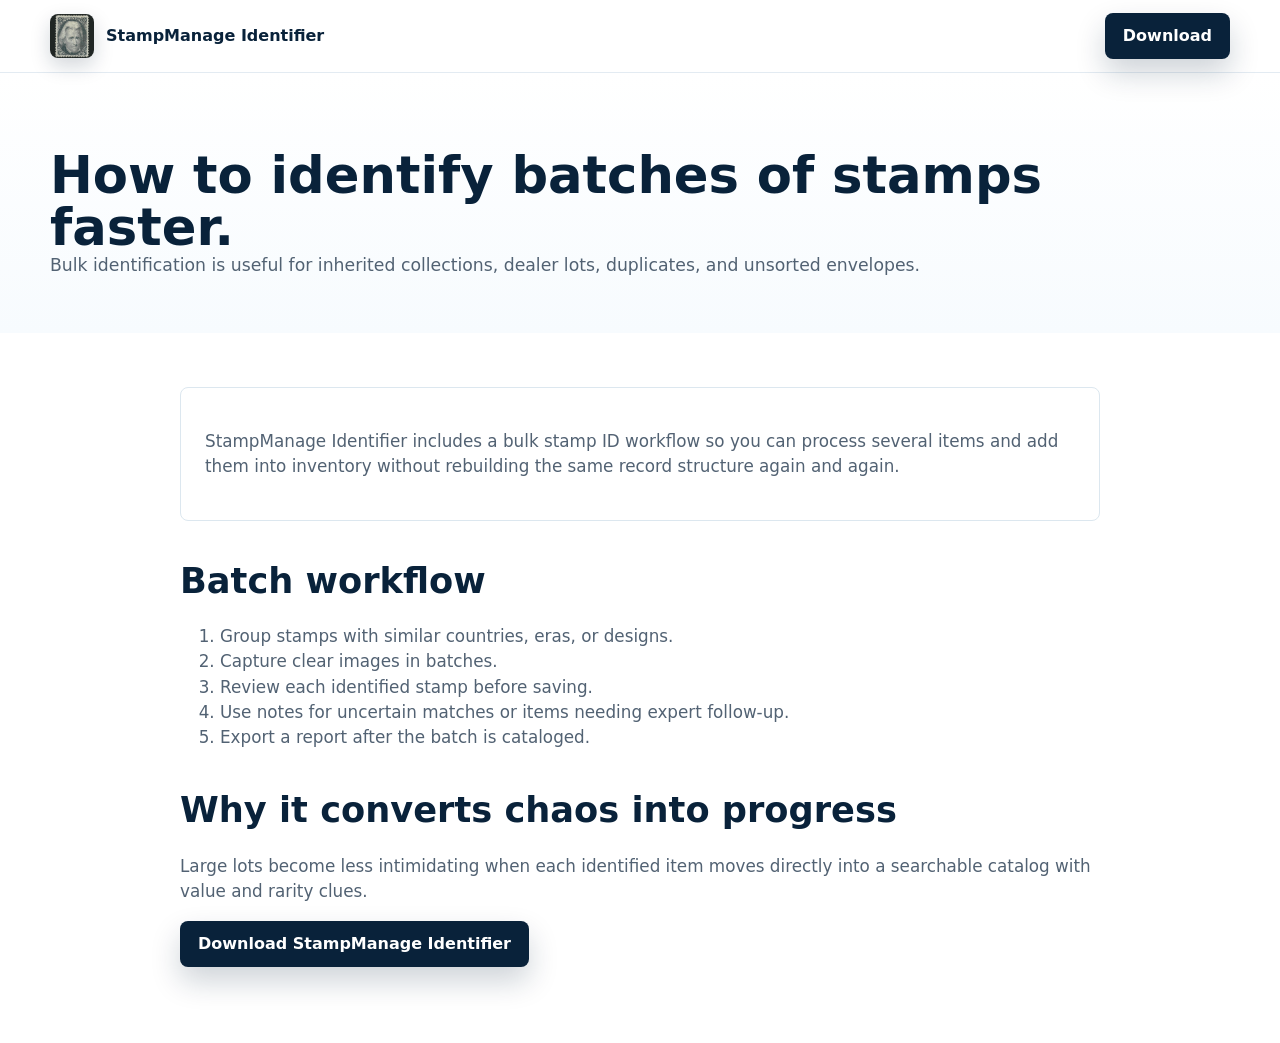
==== guides/bulk-stamp-identification.html @ eaf2a339 "Add files via upload Add SEO landing page and guide pages" ====
<!doctype html>
<html lang="en">
<head>
  <meta charset="utf-8">
  <meta name="viewport" content="width=device-width, initial-scale=1">
  <title>Bulk Stamp Identification: Process Multiple Stamps Faster</title>
  <meta name="description" content="Learn how to identify multiple stamps faster with a bulk stamp identification workflow in StampManage Identifier for iPhone.">
  <link rel="stylesheet" href="../styles.css">
</head>
<body>
  <header class="site-header"><nav class="nav"><a class="brand" href="../index.html"><img src="../assets/app-icon.jpg" alt=""> <span>StampManage Identifier</span></a><a class="app-store" href="https://apps.apple.com/us/app/stampmanage-identifier/id6780072883">Download</a></nav></header>
  <main>
    <section class="guide-hero"><div class="section-inner"><h1>How to identify batches of stamps faster.</h1><p>Bulk identification is useful for inherited collections, dealer lots, duplicates, and unsorted envelopes.</p></div></section>
    <article class="guide-layout">
      <div class="panel"><p>StampManage Identifier includes a bulk stamp ID workflow so you can process several items and add them into inventory without rebuilding the same record structure again and again.</p></div>
      <h2>Batch workflow</h2>
      <ol><li>Group stamps with similar countries, eras, or designs.</li><li>Capture clear images in batches.</li><li>Review each identified stamp before saving.</li><li>Use notes for uncertain matches or items needing expert follow-up.</li><li>Export a report after the batch is cataloged.</li></ol>
      <h2>Why it converts chaos into progress</h2>
      <p>Large lots become less intimidating when each identified item moves directly into a searchable catalog with value and rarity clues.</p>
      <a class="button" href="https://apps.apple.com/us/app/stampmanage-identifier/id6780072883">Download StampManage Identifier</a>
    </article>
  </main>
</body>
</html>
---- styles.css ----
:root {
  --ink: #09223a;
  --muted: #526273;
  --blue: #2e6d86;
  --blue-dark: #17465d;
  --blue-soft: #dff2fb;
  --coral-soft: #fde7e2;
  --paper: #ffffff;
  --paper-tint: #f7fbfe;
  --line: #dce7ef;
  --shadow: 0 24px 60px rgba(9, 34, 58, 0.16);
  --radius: 8px;
}

* {
  box-sizing: border-box;
}

html {
  scroll-behavior: smooth;
}

body {
  margin: 0;
  color: var(--ink);
  background: var(--paper);
  font-family: Inter, ui-sans-serif, system-ui, -apple-system, BlinkMacSystemFont, "Segoe UI", sans-serif;
  line-height: 1.5;
}

img {
  display: block;
  max-width: 100%;
}

a {
  color: inherit;
}

.site-header {
  position: sticky;
  top: 0;
  z-index: 20;
  border-bottom: 1px solid rgba(220, 231, 239, 0.8);
  background: rgba(255, 255, 255, 0.92);
  backdrop-filter: blur(16px);
}

.nav {
  width: min(1180px, calc(100% - 32px));
  min-height: 72px;
  margin: 0 auto;
  display: flex;
  align-items: center;
  justify-content: space-between;
  gap: 20px;
}

.brand {
  display: flex;
  align-items: center;
  gap: 12px;
  font-weight: 800;
  text-decoration: none;
}

.brand img {
  width: 44px;
  height: 44px;
  border-radius: 8px;
  box-shadow: 0 8px 20px rgba(9, 34, 58, 0.18);
}

.nav-links {
  display: flex;
  align-items: center;
  gap: 22px;
  color: var(--muted);
  font-size: 0.95rem;
  font-weight: 650;
}

.nav-links a {
  text-decoration: none;
}

.button,
.app-store {
  display: inline-flex;
  align-items: center;
  justify-content: center;
  min-height: 46px;
  padding: 0 18px;
  border-radius: var(--radius);
  background: var(--ink);
  color: #fff;
  font-weight: 800;
  text-decoration: none;
  box-shadow: 0 14px 30px rgba(9, 34, 58, 0.2);
}

.button.secondary {
  background: #fff;
  color: var(--ink);
  border: 1px solid var(--line);
  box-shadow: none;
}

.hero {
  overflow: hidden;
  position: relative;
  padding: 76px 0 40px;
  background:
    radial-gradient(circle at 6% 12%, rgba(191, 231, 249, 0.72) 0 12%, transparent 13%),
    radial-gradient(circle at 94% 16%, rgba(253, 220, 213, 0.8) 0 13%, transparent 14%),
    linear-gradient(180deg, #ffffff 0%, #f7fbfe 100%);
}

.hero-inner,
.section-inner {
  width: min(1180px, calc(100% - 32px));
  margin: 0 auto;
}

.hero-inner {
  display: grid;
  grid-template-columns: minmax(0, 1fr) minmax(360px, 0.95fr);
  align-items: center;
  gap: 54px;
}

.hero-copy h1 {
  margin: 0 0 22px;
  max-width: 760px;
  font-size: clamp(3rem, 7vw, 6.5rem);
  line-height: 0.94;
  letter-spacing: 0;
}

.hero-copy p {
  max-width: 660px;
  margin: 0 0 28px;
  color: var(--muted);
  font-size: clamp(1.1rem, 2vw, 1.38rem);
}

.hero-actions,
.cta-row {
  display: flex;
  flex-wrap: wrap;
  gap: 12px;
  align-items: center;
}

.facts {
  display: flex;
  flex-wrap: wrap;
  gap: 10px;
  margin-top: 28px;
  color: var(--muted);
  font-size: 0.96rem;
  font-weight: 700;
}

.facts span {
  padding: 8px 10px;
  border: 1px solid var(--line);
  border-radius: var(--radius);
  background: rgba(255, 255, 255, 0.72);
}

.phone-cluster {
  min-height: 620px;
  position: relative;
}

.phone {
  position: absolute;
  width: min(52vw, 300px);
  border-radius: 34px;
  box-shadow: var(--shadow);
}

.phone.main {
  right: 14%;
  top: 0;
  z-index: 3;
}

.phone.left {
  left: 0;
  top: 90px;
  z-index: 2;
  transform: rotate(-5deg) scale(0.88);
}

.phone.right {
  right: 0;
  top: 130px;
  z-index: 1;
  transform: rotate(4deg) scale(0.84);
}

.section {
  padding: 80px 0;
}

.section.alt {
  background: var(--paper-tint);
}

.section-head {
  display: grid;
  grid-template-columns: minmax(0, 0.8fr) minmax(280px, 0.55fr);
  gap: 36px;
  align-items: end;
  margin-bottom: 34px;
}

.section h2,
.guide-hero h1 {
  margin: 0;
  font-size: clamp(2rem, 4vw, 3.55rem);
  line-height: 1.02;
  letter-spacing: 0;
}

.section-head p,
.guide-hero p {
  margin: 0;
  color: var(--muted);
  font-size: 1.08rem;
}

.download-band {
  display: grid;
  grid-template-columns: 88px minmax(0, 1fr) auto;
  gap: 22px;
  align-items: center;
  padding: 28px;
  border: 1px solid var(--line);
  border-radius: var(--radius);
  background: #fff;
  box-shadow: 0 18px 50px rgba(9, 34, 58, 0.08);
}

.download-band img {
  width: 88px;
  height: 88px;
  border-radius: 8px;
}

.download-band h2 {
  margin: 0 0 6px;
  font-size: clamp(1.5rem, 3vw, 2.2rem);
}

.download-band p {
  margin: 0;
  color: var(--muted);
}

.screens {
  display: grid;
  grid-template-columns: repeat(5, minmax(180px, 1fr));
  gap: 18px;
  overflow-x: auto;
  padding-bottom: 10px;
}

.screens figure {
  min-width: 190px;
  margin: 0;
}

.screens img {
  border-radius: 26px;
  border: 1px solid var(--line);
  box-shadow: 0 18px 40px rgba(9, 34, 58, 0.12);
}

.screens figcaption {
  margin-top: 10px;
  color: var(--muted);
  font-size: 0.92rem;
  font-weight: 750;
}

.steps,
.guide-grid,
.faq-grid {
  display: grid;
  grid-template-columns: repeat(4, minmax(0, 1fr));
  gap: 18px;
}

.step,
.guide-card,
.faq-card {
  padding: 22px;
  border: 1px solid var(--line);
  border-radius: var(--radius);
  background: #fff;
}

.step strong,
.guide-card strong,
.faq-card strong {
  display: block;
  margin-bottom: 8px;
  font-size: 1.05rem;
}

.step p,
.guide-card p,
.faq-card p {
  margin: 0;
  color: var(--muted);
}

.guide-card a,
.faq-card a,
.text-link {
  display: inline-flex;
  margin-top: 12px;
  color: var(--blue-dark);
  font-weight: 850;
  text-decoration: none;
}

.quote-band {
  display: grid;
  grid-template-columns: minmax(0, 0.8fr) minmax(280px, 0.45fr);
  gap: 40px;
  align-items: center;
  padding: 40px;
  border-radius: var(--radius);
  background: var(--ink);
  color: #fff;
}

.quote-band p {
  margin: 0;
  font-size: clamp(1.55rem, 3vw, 2.65rem);
  line-height: 1.08;
  font-weight: 850;
}

.quote-band ul {
  margin: 0;
  padding-left: 20px;
  color: #d7e8f1;
}

.site-footer {
  padding: 44px 0;
  background: #06192b;
  color: #d7e8f1;
}

.footer-inner {
  width: min(1180px, calc(100% - 32px));
  margin: 0 auto;
  display: flex;
  flex-wrap: wrap;
  justify-content: space-between;
  gap: 20px;
}

.footer-inner a {
  color: #fff;
  font-weight: 750;
  text-decoration: none;
}

.guide-hero {
  padding: 76px 0 54px;
  background: linear-gradient(180deg, #ffffff 0%, #f7fbfe 100%);
}

.guide-layout {
  width: min(920px, calc(100% - 32px));
  margin: 0 auto;
  padding: 54px 0 76px;
}

.guide-layout h2 {
  margin: 34px 0 10px;
  font-size: clamp(1.5rem, 3vw, 2.2rem);
}

.guide-layout p,
.guide-layout li {
  color: var(--muted);
  font-size: 1.05rem;
}

.guide-layout .panel {
  padding: 24px;
  border: 1px solid var(--line);
  border-radius: var(--radius);
  background: #fff;
}

@media (max-width: 920px) {
  .nav-links {
    display: none;
  }

  .hero-inner,
  .section-head,
  .download-band,
  .quote-band {
    grid-template-columns: 1fr;
  }

  .phone-cluster {
    min-height: 560px;
  }

  .phone {
    width: min(68vw, 270px);
  }

  .steps,
  .guide-grid,
  .faq-grid {
    grid-template-columns: repeat(2, minmax(0, 1fr));
  }
}

@media (max-width: 620px) {
  .hero {
    padding-top: 46px;
  }

  .hero-copy h1 {
    font-size: clamp(2.6rem, 13vw, 4rem);
  }

  .phone-cluster {
    min-height: 450px;
  }

  .phone.main {
    right: 15%;
  }

  .phone.left,
  .phone.right {
    opacity: 0.72;
  }

  .download-band {
    padding: 20px;
  }

  .steps,
  .guide-grid,
  .faq-grid {
    grid-template-columns: 1fr;
  }
}
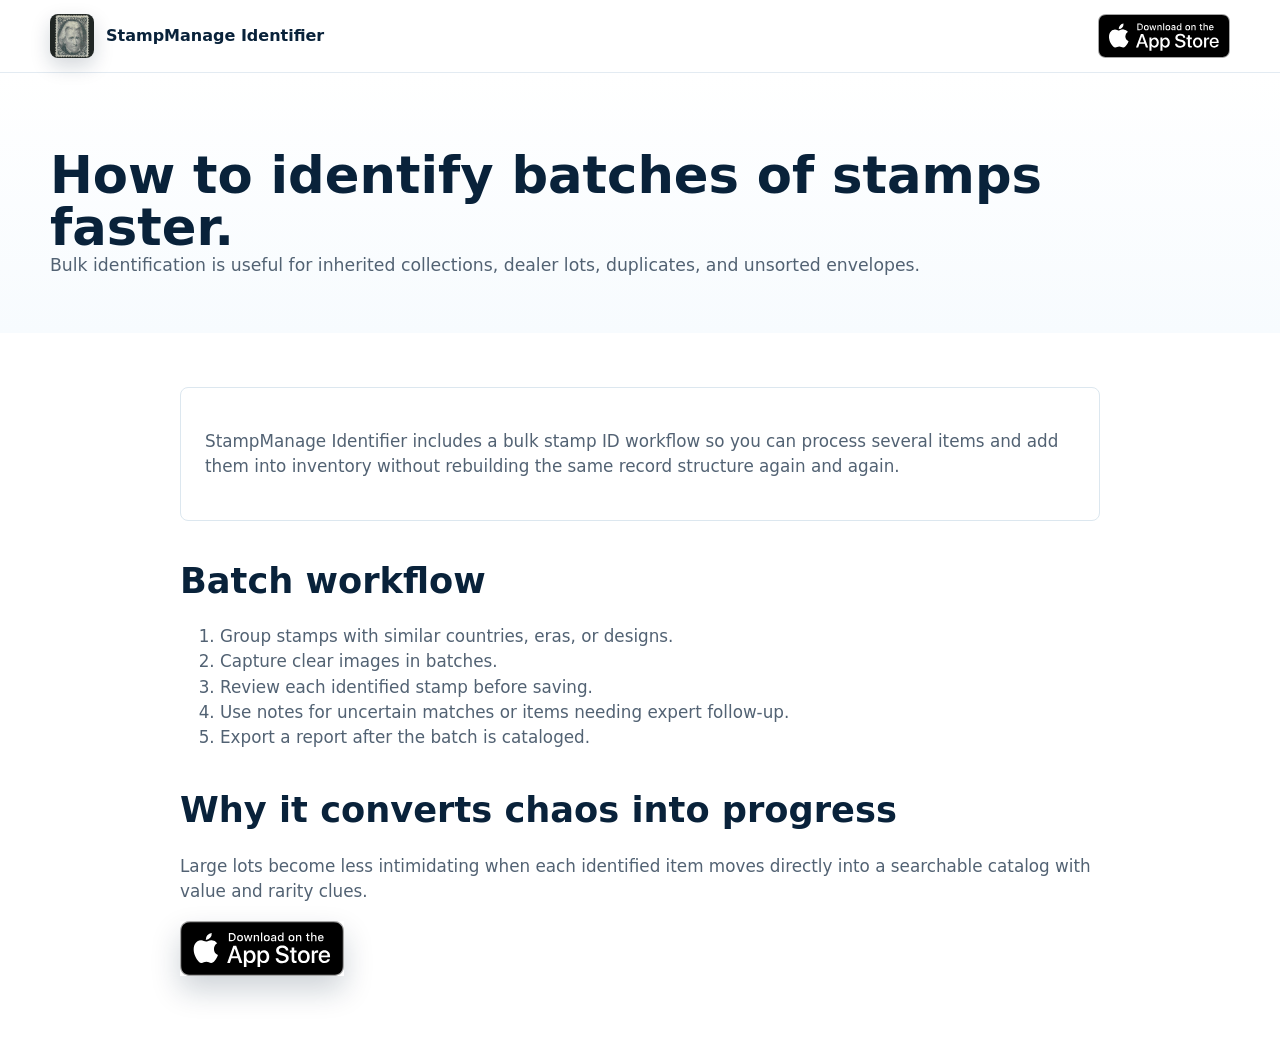
==== commit f22f852c: "Add files via upload" ====
--- a/guides/bulk-stamp-identification.html
+++ b/guides/bulk-stamp-identification.html
@@ -8,7 +8,7 @@
   <link rel="stylesheet" href="../styles.css">
 </head>
 <body>
-  <header class="site-header"><nav class="nav"><a class="brand" href="../index.html"><img src="../assets/app-icon.jpg" alt=""> <span>StampManage Identifier</span></a><a class="app-store" href="https://apps.apple.com/us/app/stampmanage-identifier/id6780072883">Download</a></nav></header>
+  <header class="site-header"><nav class="nav"><a class="brand" href="../index.html"><img src="../assets/app-icon.jpg" alt=""> <span>StampManage Identifier</span></a><a class="app-store-badge nav-badge" href="https://apps.apple.com/us/app/stampmanage-identifier/id6780072883" aria-label="Download on the App Store"><img src="../assets/download-on-app-store.svg" alt="Download on the App Store"></a></nav></header>
   <main>
     <section class="guide-hero"><div class="section-inner"><h1>How to identify batches of stamps faster.</h1><p>Bulk identification is useful for inherited collections, dealer lots, duplicates, and unsorted envelopes.</p></div></section>
     <article class="guide-layout">
@@ -17,7 +17,7 @@
       <ol><li>Group stamps with similar countries, eras, or designs.</li><li>Capture clear images in batches.</li><li>Review each identified stamp before saving.</li><li>Use notes for uncertain matches or items needing expert follow-up.</li><li>Export a report after the batch is cataloged.</li></ol>
       <h2>Why it converts chaos into progress</h2>
       <p>Large lots become less intimidating when each identified item moves directly into a searchable catalog with value and rarity clues.</p>
-      <a class="button" href="https://apps.apple.com/us/app/stampmanage-identifier/id6780072883">Download StampManage Identifier</a>
+      <a class="app-store-badge" href="https://apps.apple.com/us/app/stampmanage-identifier/id6780072883" aria-label="Download on the App Store"><img src="../assets/download-on-app-store.svg" alt="Download on the App Store"></a>
     </article>
   </main>
 </body>
--- a/styles.css
+++ b/styles.css
@@ -106,6 +106,26 @@
   box-shadow: none;
 }
 
+.app-store-badge {
+  display: inline-flex;
+  line-height: 0;
+  text-decoration: none;
+  box-shadow: 0 14px 30px rgba(9, 34, 58, 0.2);
+}
+
+.app-store-badge img {
+  width: 164px;
+  height: auto;
+}
+
+.app-store-badge.nav-badge {
+  box-shadow: none;
+}
+
+.app-store-badge.nav-badge img {
+  width: 132px;
+}
+
 .hero {
   overflow: hidden;
   position: relative;
@@ -286,7 +306,6 @@
   font-weight: 750;
 }
 
-.steps,
 .guide-grid,
 .faq-grid {
   display: grid;
@@ -294,7 +313,6 @@
   gap: 18px;
 }
 
-.step,
 .guide-card,
 .faq-card {
   padding: 22px;
@@ -303,7 +321,6 @@
   background: #fff;
 }
 
-.step strong,
 .guide-card strong,
 .faq-card strong {
   display: block;
@@ -311,11 +328,99 @@
   font-size: 1.05rem;
 }
 
-.step p,
 .guide-card p,
 .faq-card p {
   margin: 0;
   color: var(--muted);
+}
+
+.workflow-head {
+  margin-bottom: 34px;
+  text-align: center;
+}
+
+.workflow-head h2 {
+  margin: 0;
+  font-size: clamp(2.1rem, 3.2vw, 3rem);
+  line-height: 1;
+  letter-spacing: 0;
+}
+
+.steps {
+  display: grid;
+  grid-template-columns: minmax(150px, 1fr) 56px minmax(150px, 1fr) 56px minmax(150px, 1fr) 56px minmax(150px, 1fr);
+  align-items: start;
+  gap: 18px;
+  max-width: 1080px;
+  margin: 0 auto;
+}
+
+.step {
+  padding: 0;
+  border: 0;
+  background: transparent;
+  text-align: center;
+}
+
+.step-icon {
+  width: 112px;
+  height: 112px;
+  margin: 0 auto 18px;
+  display: grid;
+  place-items: center;
+  border-radius: 50%;
+  background: #edf5ff;
+  box-shadow: inset 0 0 0 1px rgba(46, 109, 134, 0.04);
+}
+
+.step-icon svg {
+  width: 52px;
+  height: 52px;
+  fill: none;
+  stroke: var(--ink);
+  stroke-width: 3.25;
+  stroke-linecap: round;
+  stroke-linejoin: round;
+}
+
+.step strong {
+  display: inline-flex;
+  align-items: center;
+  justify-content: center;
+  gap: 8px;
+  margin-bottom: 9px;
+  color: var(--ink);
+  font-size: 1.25rem;
+  font-weight: 850;
+}
+
+.step strong span {
+  width: 26px;
+  height: 26px;
+  display: inline-grid;
+  place-items: center;
+  border-radius: 50%;
+  background: #2c83d4;
+  color: #fff;
+  font-size: 0.88rem;
+  font-weight: 900;
+  line-height: 1;
+}
+
+.step p {
+  max-width: 190px;
+  margin: 0 auto;
+  color: var(--ink);
+  font-size: 0.98rem;
+  line-height: 1.35;
+}
+
+.step-arrow {
+  padding-top: 44px;
+  color: #2c83d4;
+  font-size: 1.45rem;
+  line-height: 1;
+  text-align: center;
 }
 
 .guide-card a,
@@ -346,10 +451,11 @@
   font-weight: 850;
 }
 
-.quote-band ul {
-  margin: 0;
-  padding-left: 20px;
-  color: #d7e8f1;
+.quote-image {
+  width: 100%;
+  border-radius: var(--radius);
+  border: 1px solid rgba(255, 255, 255, 0.24);
+  box-shadow: 0 18px 38px rgba(0, 0, 0, 0.22);
 }
 
 .site-footer {
@@ -422,11 +528,21 @@
     width: min(68vw, 270px);
   }
 
-  .steps,
   .guide-grid,
   .faq-grid {
     grid-template-columns: repeat(2, minmax(0, 1fr));
   }
+
+  .steps {
+    grid-template-columns: minmax(132px, 1fr) 34px minmax(132px, 1fr) 34px minmax(132px, 1fr) 34px minmax(132px, 1fr);
+    gap: 10px;
+    overflow-x: auto;
+    padding-bottom: 8px;
+  }
+
+  .step-arrow {
+    display: block;
+  }
 }
 
 @media (max-width: 620px) {
@@ -455,10 +571,42 @@
     padding: 20px;
   }
 
-  .steps,
   .guide-grid,
   .faq-grid {
     grid-template-columns: 1fr;
   }
-}
-
+
+  .steps {
+    grid-template-columns: minmax(112px, 1fr) 22px minmax(112px, 1fr) 22px minmax(112px, 1fr) 22px minmax(112px, 1fr);
+  }
+
+  .step-icon {
+    width: 84px;
+    height: 84px;
+  }
+
+  .step-icon svg {
+    width: 40px;
+    height: 40px;
+  }
+
+  .step strong {
+    font-size: 0.94rem;
+  }
+
+  .step strong span {
+    width: 21px;
+    height: 21px;
+    font-size: 0.7rem;
+  }
+
+  .step p {
+    max-width: 118px;
+    font-size: 0.72rem;
+  }
+
+  .step-arrow {
+    padding-top: 31px;
+    font-size: 1rem;
+  }
+}
